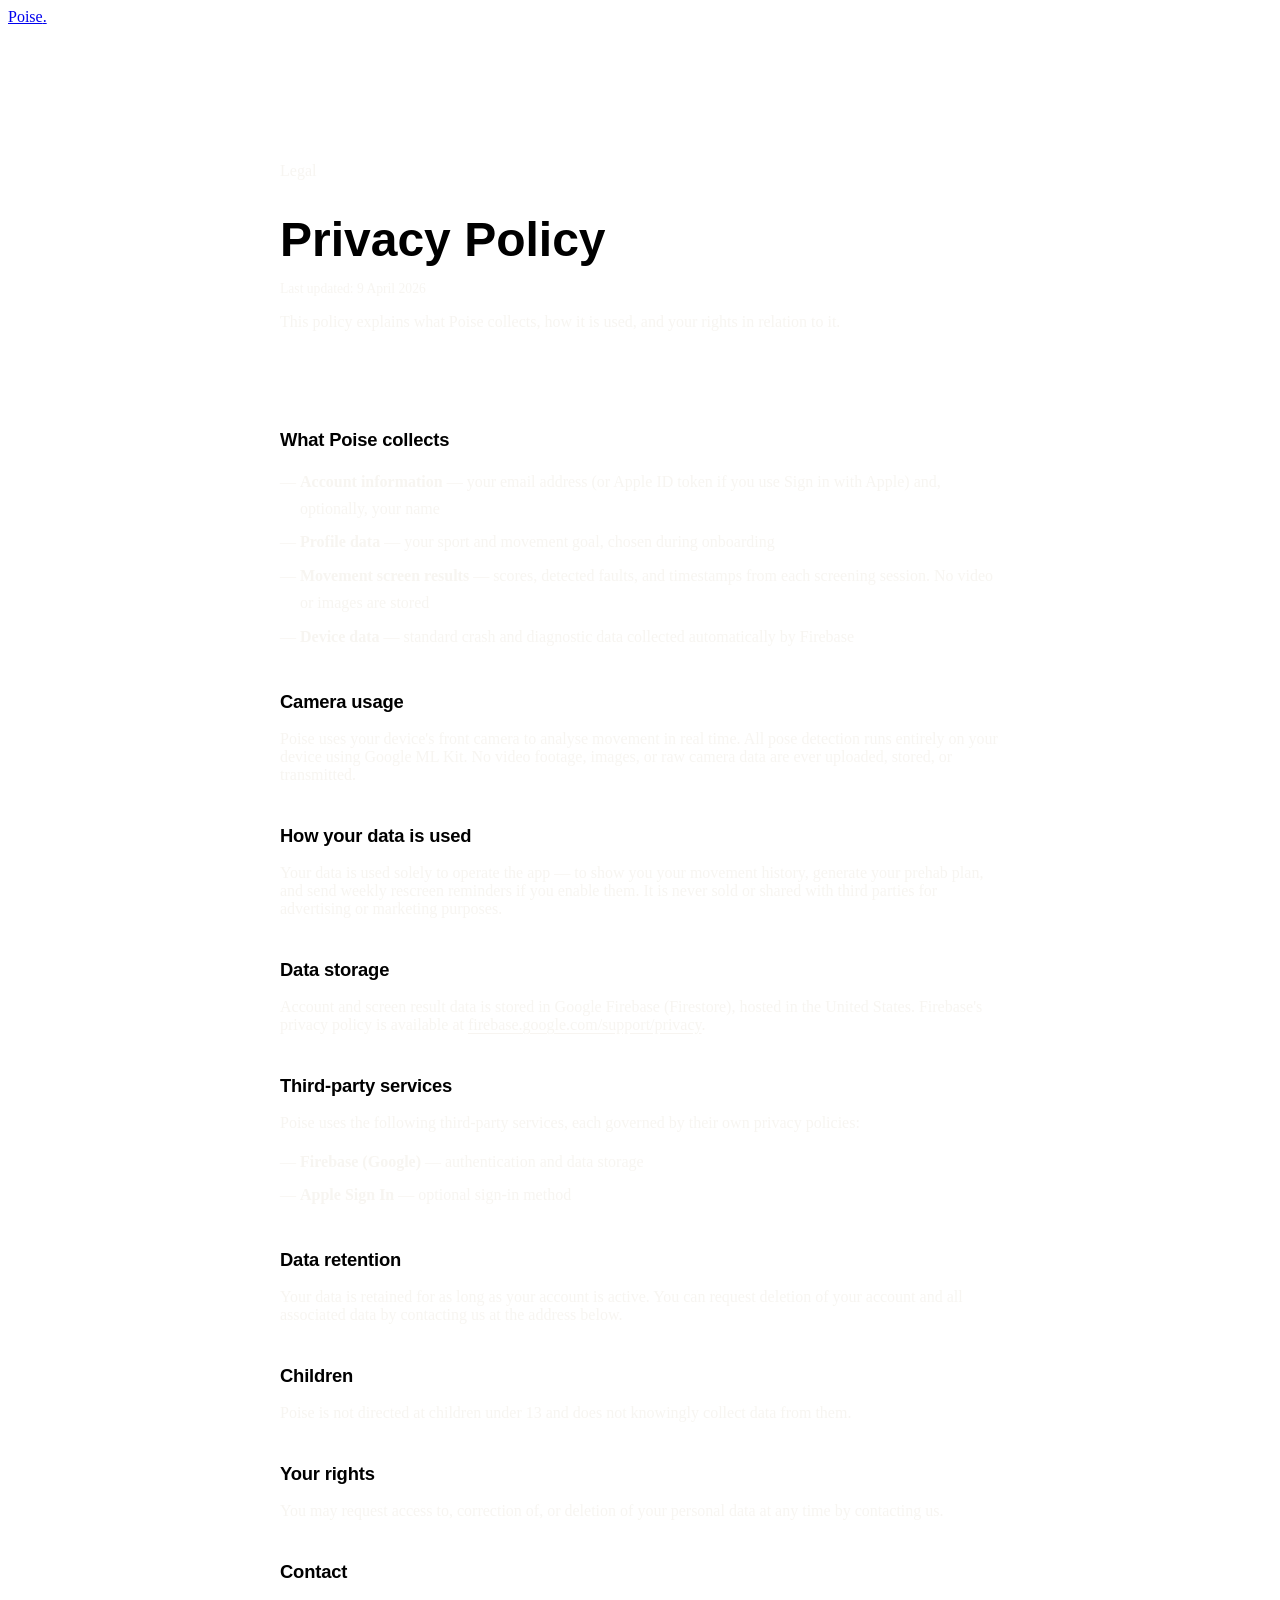
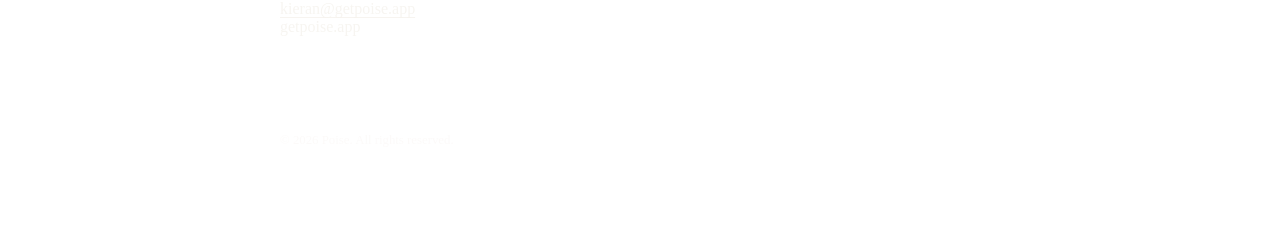
==== privacy/index.html @ 3ff9836e "feat: added privacy policy page" ====
<!DOCTYPE html>
<html lang="en">

<head>
    <meta charset="UTF-8">
    <meta name="viewport" content="width=device-width, initial-scale=1.0">
    <title>Privacy Policy — Poise</title>
    <link rel="stylesheet" href="styles/main.css" />
    <link rel="icon" type="image/png" href="images/Poise_logo.png">
    <style>
        .policy-page {
            max-width: 720px;
            margin: 0 auto;
            padding: 120px 24px 80px;
        }

        .policy-page h1 {
            font-family: 'Syne', sans-serif;
            font-size: clamp(2rem, 5vw, 3rem);
            margin-bottom: 0.5rem;
        }

        .policy-date {
            font-size: 0.85rem;
            color: rgba(245, 242, 237, 0.45);
            margin-bottom: 3rem;
        }

        .policy-page h2 {
            font-family: 'Syne', sans-serif;
            font-size: 1.15rem;
            font-weight: 600;
            color: var(--accent);
            margin-top: 2.5rem;
            margin-bottom: 0.75rem;
            letter-spacing: -0.01em;
            line-height: 1.3;
        }

        .policy-page p {
            color: rgba(245, 242, 237, 0.8);
            margin-bottom: 1rem;
        }

        .policy-page ul {
            list-style: none;
            padding: 0;
            margin-bottom: 1rem;
        }

        .policy-page ul li {
            color: rgba(245, 242, 237, 0.8);
            padding-left: 1.25rem;
            position: relative;
            margin-bottom: 0.4rem;
            line-height: 1.7;
        }

        .policy-page ul li::before {
            content: '—';
            position: absolute;
            left: 0;
            color: var(--accent);
        }

        .policy-page a {
            color: var(--accent);
            text-decoration: underline;
            text-underline-offset: 3px;
        }

        .policy-divider {
            height: 1px;
            background: var(--subtle);
            margin: 3rem 0;
        }
    </style>
</head>

<body>

    <!-- Nav -->
    <nav id="nav">
        <a href="index.html" class="nav-logo">Poise<span>.</span></a>
    </nav>

    <main class="policy-page">
        <p class="section-tag">Legal</p>
        <h1>Privacy Policy</h1>
        <p class="policy-date">Last updated: 9 April 2026</p>

        <p>
            This policy explains what Poise collects, how it is used, and your rights in relation to it.
        </p>

        <div class="policy-divider"></div>

        <h2>What Poise collects</h2>
        <ul>
            <li><strong>Account information</strong> — your email address (or Apple ID token if you use Sign in with
                Apple) and, optionally, your name</li>
            <li><strong>Profile data</strong> — your sport and movement goal, chosen during onboarding</li>
            <li><strong>Movement screen results</strong> — scores, detected faults, and timestamps from each screening
                session. No video or images are stored</li>
            <li><strong>Device data</strong> — standard crash and diagnostic data collected automatically by Firebase
            </li>
        </ul>

        <h2>Camera usage</h2>
        <p>
            Poise uses your device's front camera to analyse movement in real time. All pose detection runs entirely on
            your device using Google ML Kit. No video footage, images, or raw camera data are ever uploaded, stored, or
            transmitted.
        </p>

        <h2>How your data is used</h2>
        <p>
            Your data is used solely to operate the app — to show you your movement history, generate your prehab plan,
            and send weekly rescreen reminders if you enable them. It is never sold or shared with third parties for
            advertising or marketing purposes.
        </p>

        <h2>Data storage</h2>
        <p>
            Account and screen result data is stored in Google Firebase (Firestore), hosted in the United States.
            Firebase's privacy policy is available at <a href="https://firebase.google.com/support/privacy"
                target="_blank" rel="noopener">firebase.google.com/support/privacy</a>.
        </p>

        <h2>Third-party services</h2>
        <p>Poise uses the following third-party services, each governed by their own privacy policies:</p>
        <ul>
            <li><strong>Firebase (Google)</strong> — authentication and data storage</li>
            <li><strong>Apple Sign In</strong> — optional sign-in method</li>
        </ul>

        <h2>Data retention</h2>
        <p>
            Your data is retained for as long as your account is active. You can request deletion of your account and
            all associated data by contacting us at the address below.
        </p>

        <h2>Children</h2>
        <p>
            Poise is not directed at children under 13 and does not knowingly collect data from them.
        </p>

        <h2>Your rights</h2>
        <p>
            You may request access to, correction of, or deletion of your personal data at any time by contacting us.
        </p>

        <h2>Contact</h2>
        <p>
            <a href="mailto:[kieran@getpoise.app]">kieran@getpoise.app</a><br>
            getpoise.app
        </p>

        <div class="policy-divider"></div>

        <p style="font-size: 0.8rem; color: rgba(245,242,237,0.35);">
            &copy; 2026 Poise. All rights reserved.
        </p>
    </main>

</body>

</html>
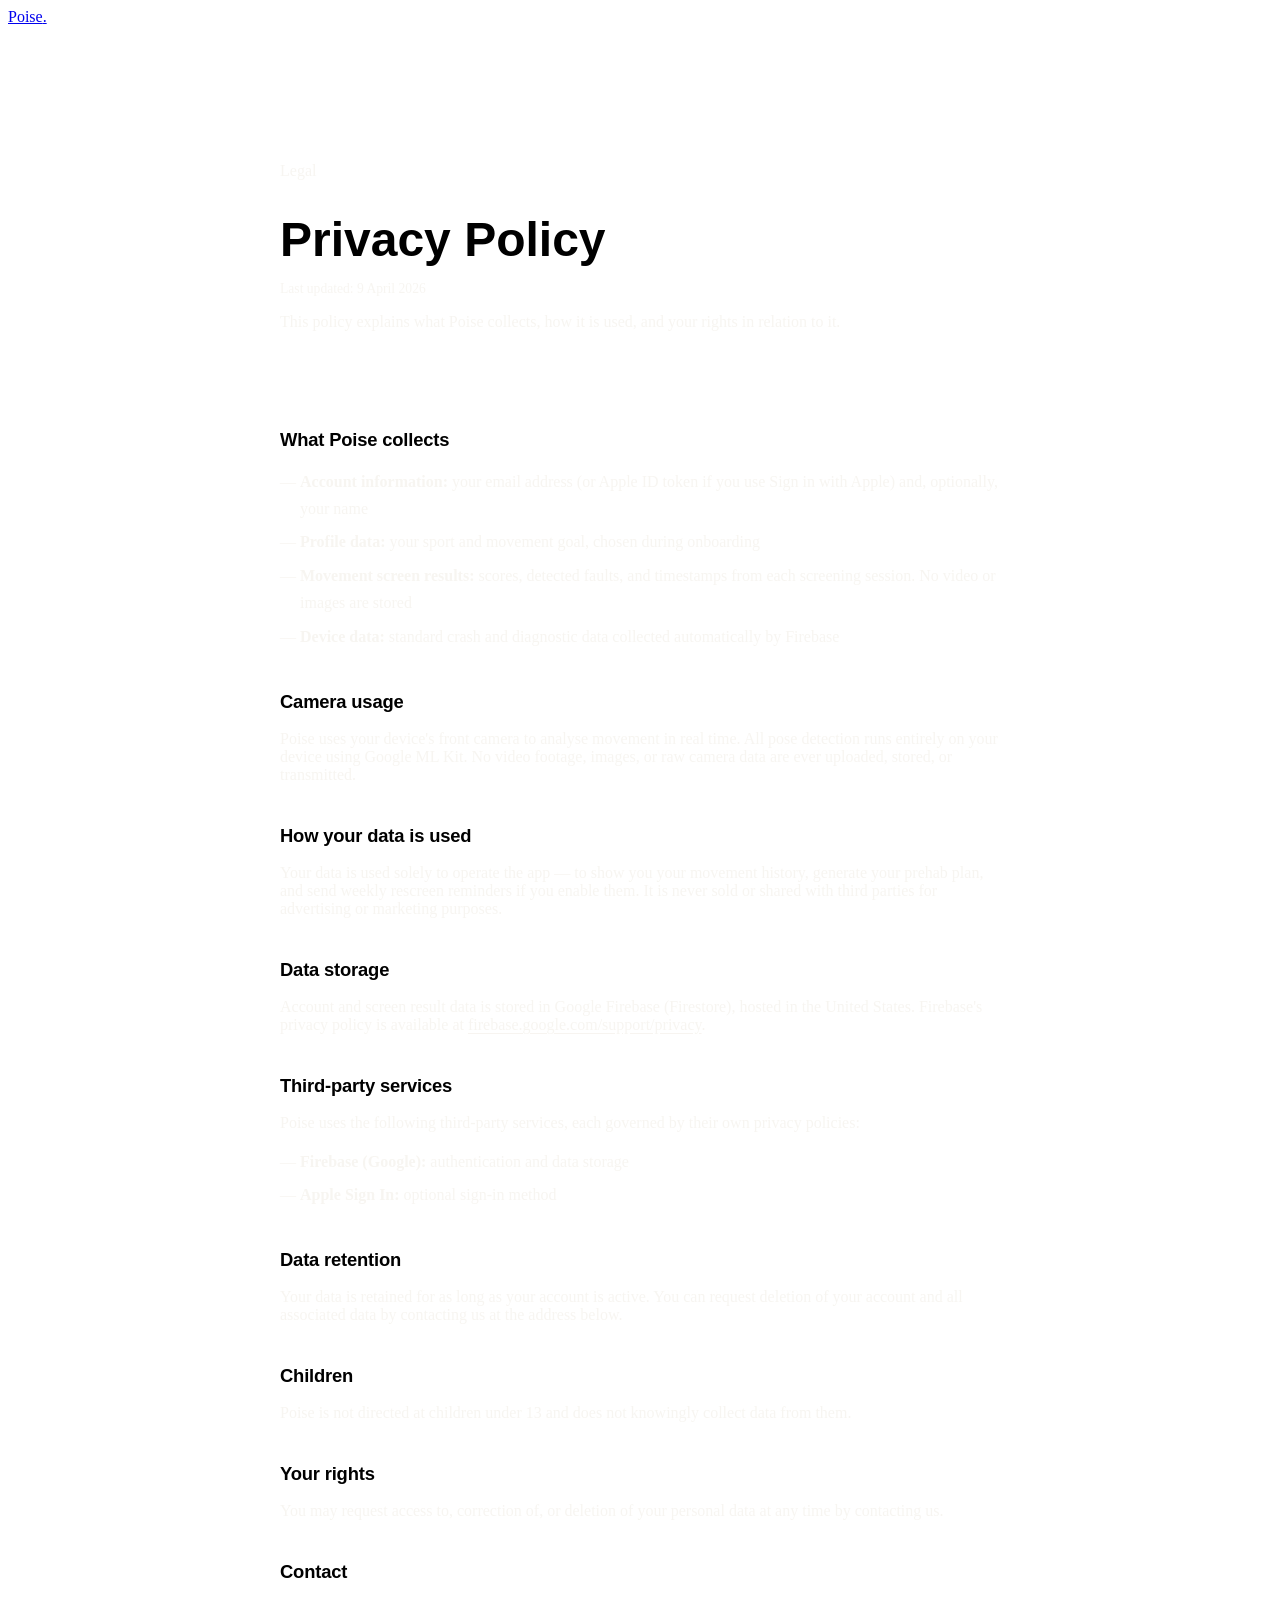
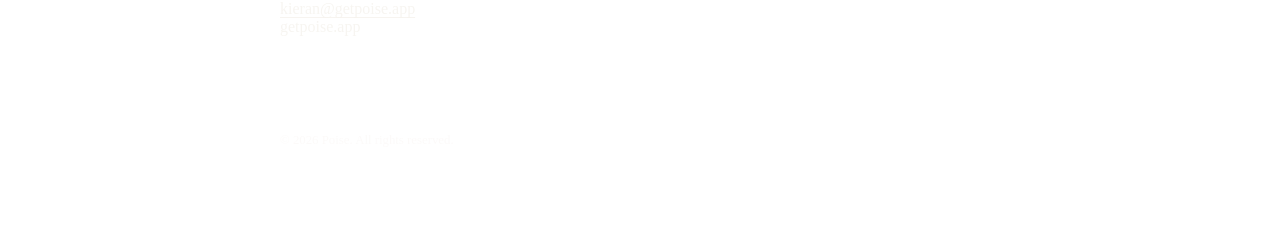
==== commit 9f20f955: "fix: clean   writing, restrict cursor,   add feedback section and   LinkedIn" ====
--- a/privacy/index.html
+++ b/privacy/index.html
@@ -6,7 +6,8 @@
     <meta name="viewport" content="width=device-width, initial-scale=1.0">
     <title>Privacy Policy — Poise</title>
     <link rel="stylesheet" href="styles/main.css" />
-    <link rel="icon" type="image/png" href="images/Poise_logo.png">
+    <link rel="icon" type="image/png" sizes="any" href="/images/Poise_logo.png">
+    <link rel="apple-touch-icon" href="/images/Poise_logo.png">
     <style>
         .policy-page {
             max-width: 720px;
@@ -97,12 +98,12 @@
 
         <h2>What Poise collects</h2>
         <ul>
-            <li><strong>Account information</strong> — your email address (or Apple ID token if you use Sign in with
+            <li><strong>Account information:</strong> your email address (or Apple ID token if you use Sign in with
                 Apple) and, optionally, your name</li>
-            <li><strong>Profile data</strong> — your sport and movement goal, chosen during onboarding</li>
-            <li><strong>Movement screen results</strong> — scores, detected faults, and timestamps from each screening
+            <li><strong>Profile data:</strong> your sport and movement goal, chosen during onboarding</li>
+            <li><strong>Movement screen results:</strong> scores, detected faults, and timestamps from each screening
                 session. No video or images are stored</li>
-            <li><strong>Device data</strong> — standard crash and diagnostic data collected automatically by Firebase
+            <li><strong>Device data:</strong> standard crash and diagnostic data collected automatically by Firebase
             </li>
         </ul>
 
@@ -130,8 +131,8 @@
         <h2>Third-party services</h2>
         <p>Poise uses the following third-party services, each governed by their own privacy policies:</p>
         <ul>
-            <li><strong>Firebase (Google)</strong> — authentication and data storage</li>
-            <li><strong>Apple Sign In</strong> — optional sign-in method</li>
+            <li><strong>Firebase (Google):</strong> authentication and data storage</li>
+            <li><strong>Apple Sign In:</strong> optional sign-in method</li>
         </ul>
 
         <h2>Data retention</h2>
@@ -152,7 +153,7 @@
 
         <h2>Contact</h2>
         <p>
-            <a href="mailto:[kieran@getpoise.app]">kieran@getpoise.app</a><br>
+            <a href="mailto:kieran@getpoise.app">kieran@getpoise.app</a><br>
             getpoise.app
         </p>
 
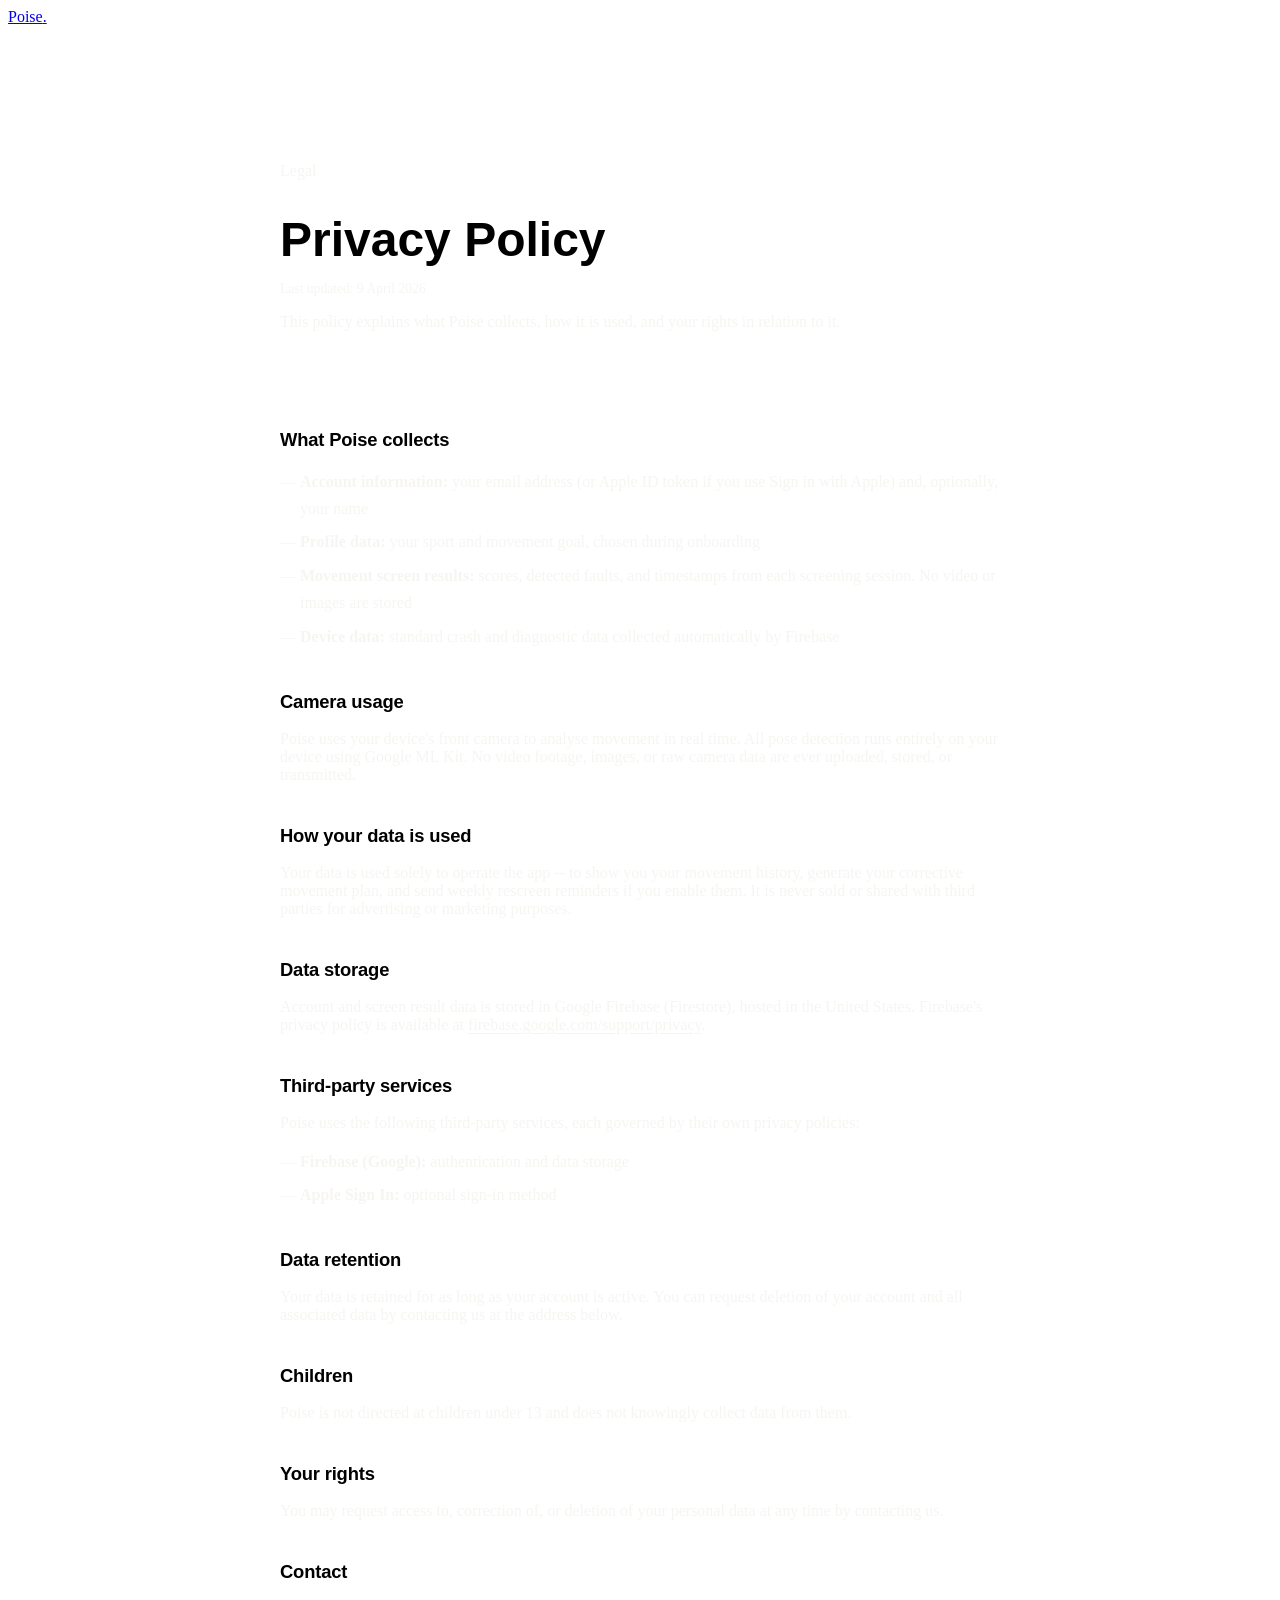
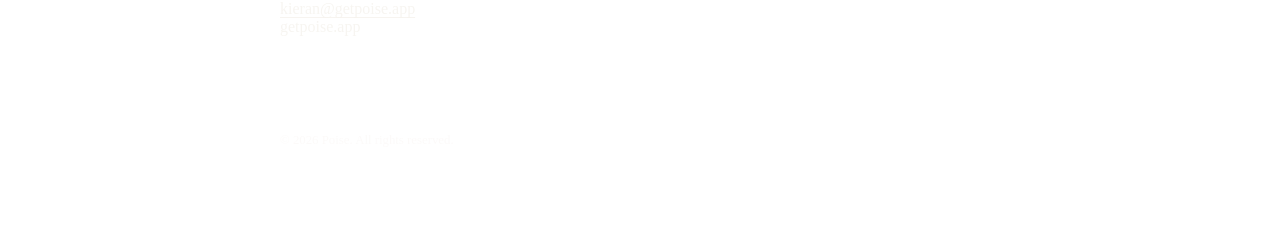
==== commit ec682bb1: "chore: legal fixes" ====
--- a/privacy/index.html
+++ b/privacy/index.html
@@ -6,8 +6,12 @@
     <meta name="viewport" content="width=device-width, initial-scale=1.0">
     <title>Privacy Policy — Poise</title>
     <link rel="stylesheet" href="styles/main.css" />
-    <link rel="icon" type="image/png" sizes="any" href="/images/Poise_logo.png">
-    <link rel="apple-touch-icon" href="/images/Poise_logo.png">
+    <link rel="icon" type="image/x-icon" href="/favicon.ico">
+    <link rel="icon" type="image/png" sizes="32x32" href="/favicon-32x32.png">
+    <link rel="icon" type="image/png" sizes="16x16" href="/favicon-16x16.png">
+    <link rel="apple-touch-icon" sizes="180x180" href="/apple-touch-icon.png">
+    <link rel="manifest" href="/site.webmanifest">
+    <meta name="theme-color" content="#080808">
     <style>
         .policy-page {
             max-width: 720px;
@@ -116,7 +120,7 @@
 
         <h2>How your data is used</h2>
         <p>
-            Your data is used solely to operate the app — to show you your movement history, generate your prehab plan,
+            Your data is used solely to operate the app -- to show you your movement history, generate your corrective movement plan,
             and send weekly rescreen reminders if you enable them. It is never sold or shared with third parties for
             advertising or marketing purposes.
         </p>
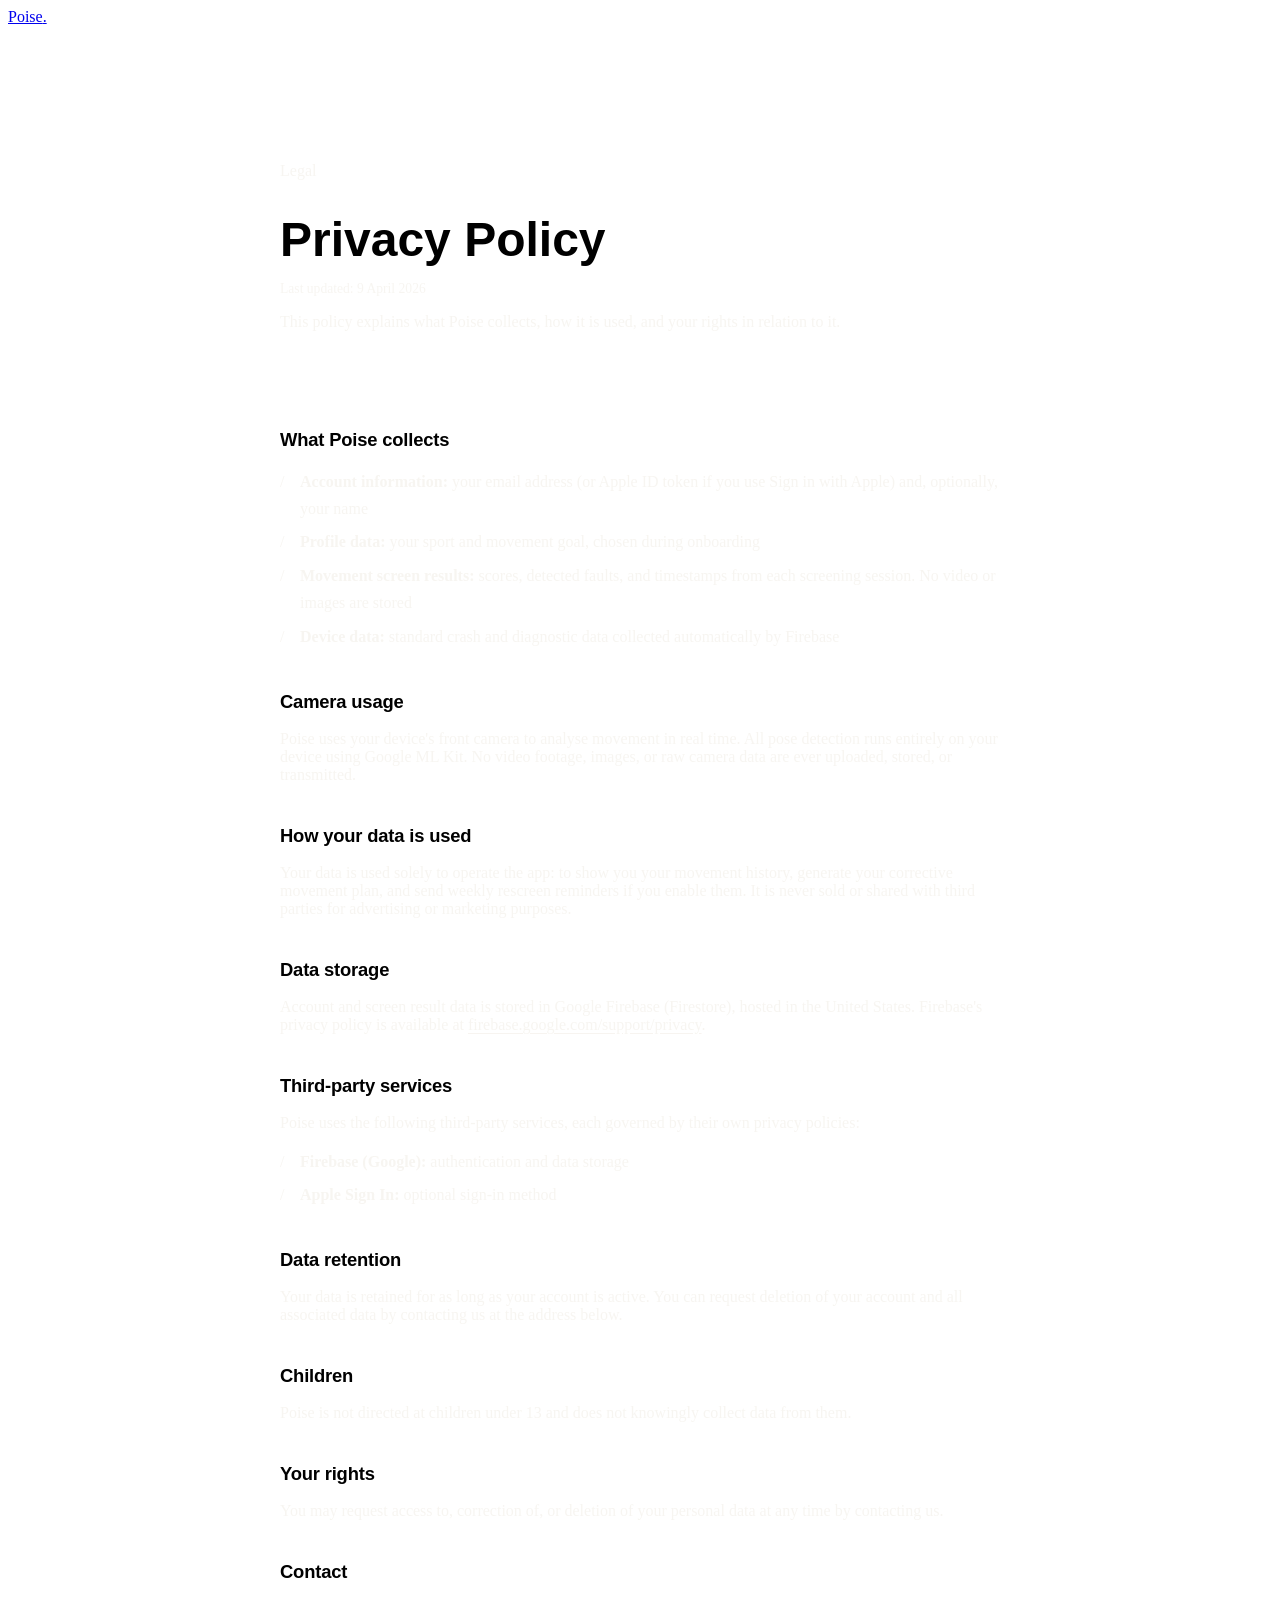
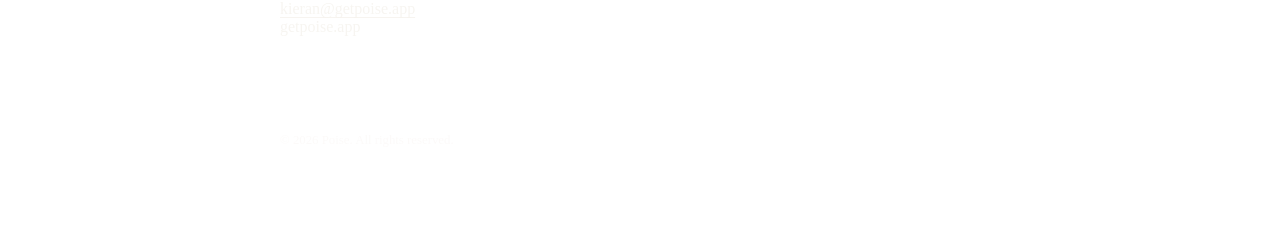
==== commit df0e40c6: "fix: added mobile media query override and base clamp minimum" ====
--- a/privacy/index.html
+++ b/privacy/index.html
@@ -4,7 +4,7 @@
 <head>
     <meta charset="UTF-8">
     <meta name="viewport" content="width=device-width, initial-scale=1.0">
-    <title>Privacy Policy — Poise</title>
+    <title>Privacy Policy | Poise</title>
     <link rel="stylesheet" href="styles/main.css" />
     <link rel="icon" type="image/x-icon" href="/favicon.ico">
     <link rel="icon" type="image/png" sizes="32x32" href="/favicon-32x32.png">
@@ -62,7 +62,7 @@
         }
 
         .policy-page ul li::before {
-            content: '—';
+            content: '/';
             position: absolute;
             left: 0;
             color: var(--accent);
@@ -120,7 +120,7 @@
 
         <h2>How your data is used</h2>
         <p>
-            Your data is used solely to operate the app -- to show you your movement history, generate your corrective movement plan,
+            Your data is used solely to operate the app: to show you your movement history, generate your corrective movement plan,
             and send weekly rescreen reminders if you enable them. It is never sold or shared with third parties for
             advertising or marketing purposes.
         </p>
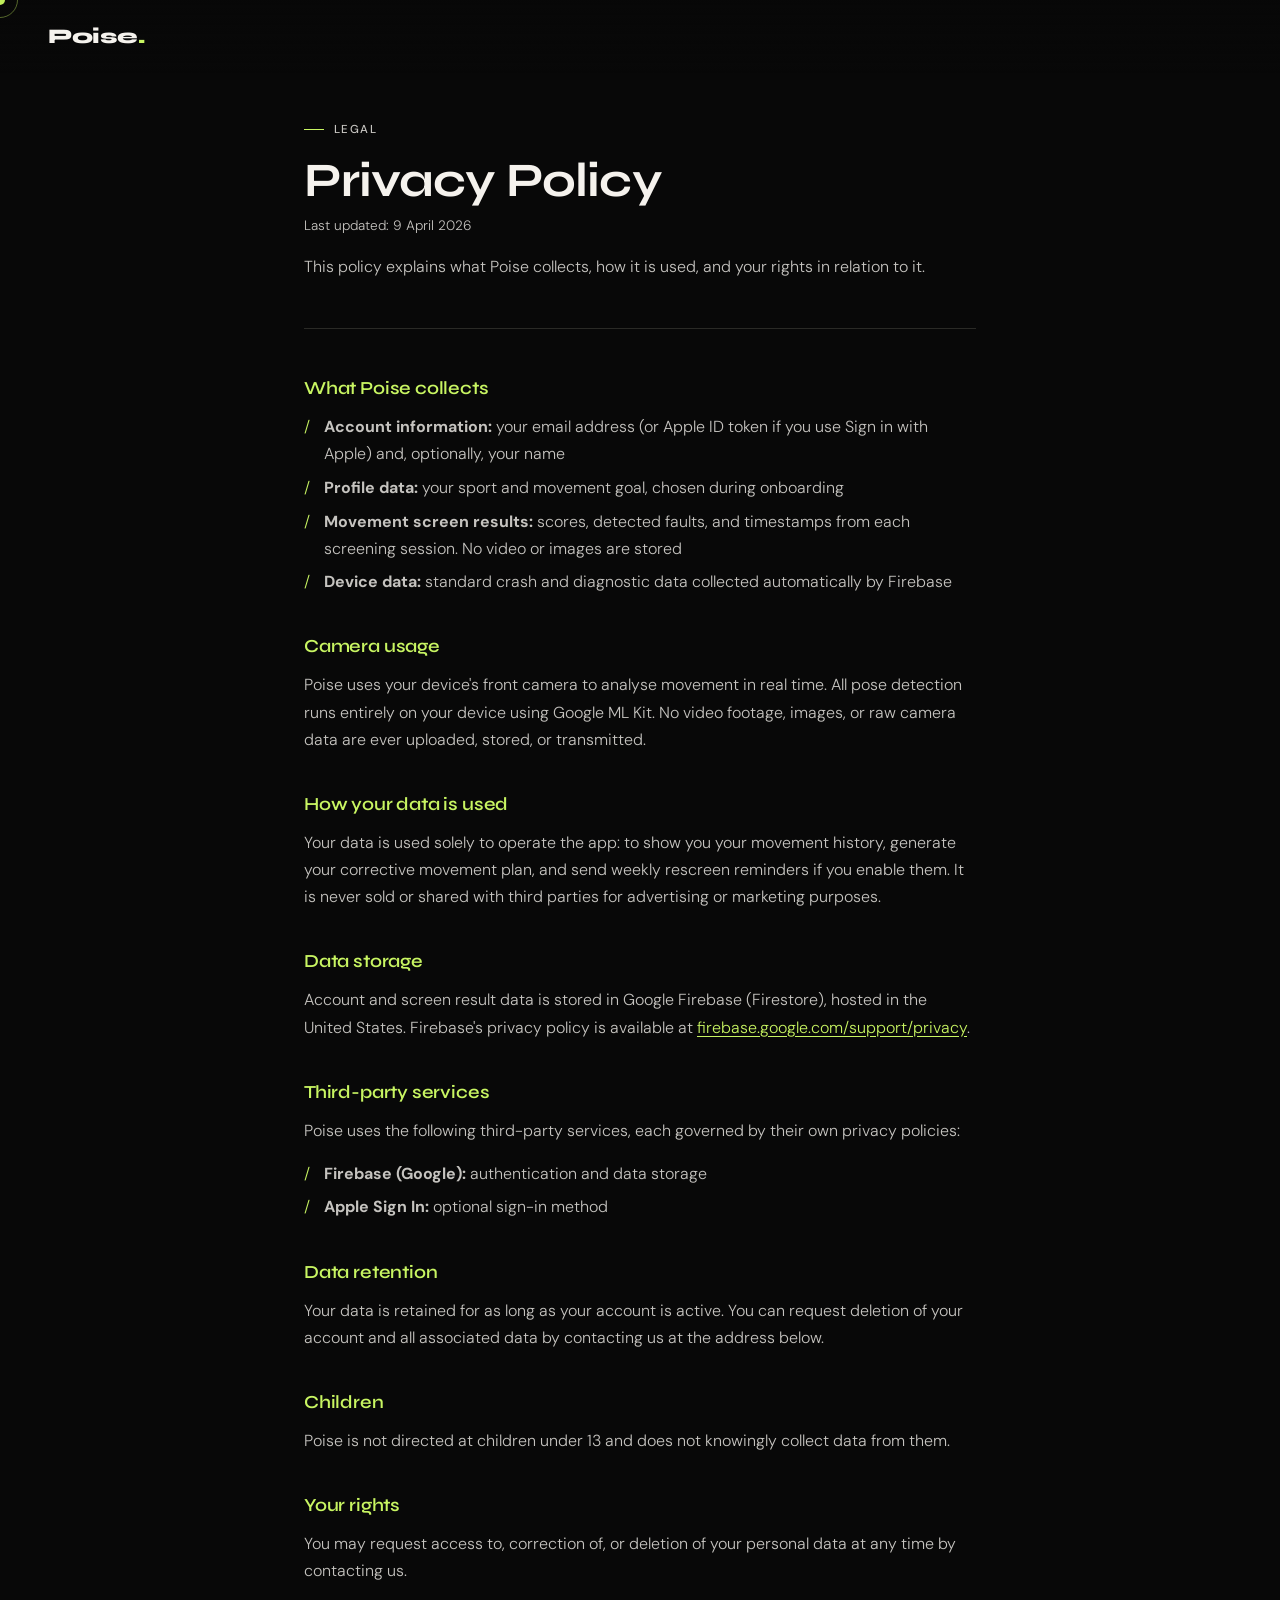
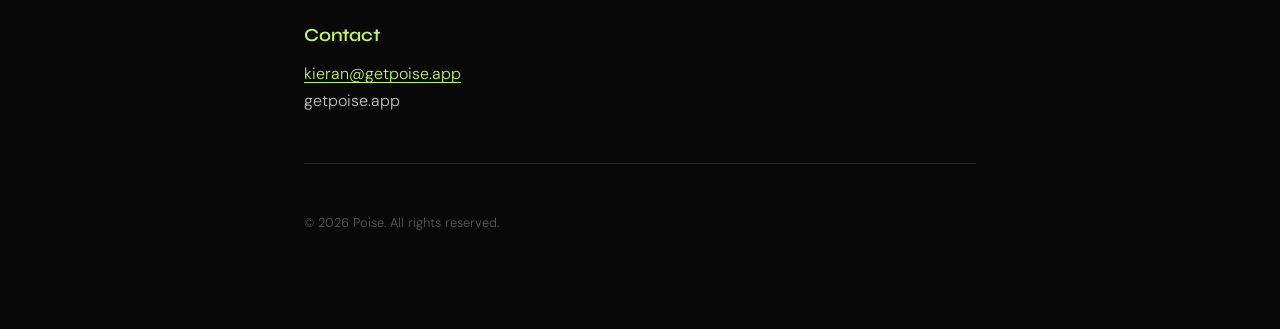
==== commit 4eecf02e: "fix: fixed cursor errors on pro and privacy pages" ====
--- a/privacy/index.html
+++ b/privacy/index.html
@@ -5,7 +5,7 @@
     <meta charset="UTF-8">
     <meta name="viewport" content="width=device-width, initial-scale=1.0">
     <title>Privacy Policy | Poise</title>
-    <link rel="stylesheet" href="styles/main.css" />
+    <link rel="stylesheet" href="../styles/main.css" />
     <link rel="icon" type="image/x-icon" href="/favicon.ico">
     <link rel="icon" type="image/png" sizes="32x32" href="/favicon-32x32.png">
     <link rel="icon" type="image/png" sizes="16x16" href="/favicon-16x16.png">
@@ -83,6 +83,9 @@
 </head>
 
 <body>
+
+    <div class="cursor" id="cursor"></div>
+    <div class="cursor-ring" id="cursor-ring"></div>
 
     <!-- Nav -->
     <nav id="nav">
@@ -168,6 +171,7 @@
         </p>
     </main>
 
+    <script src="../scripts/main.js"></script>
 </body>
 
 </html>
--- a/styles/main.css
+++ b/styles/main.css
@@ -0,0 +1,1124 @@
+/* Google Fonts */
+@import url('https://fonts.googleapis.com/css2?family=Syne:wght@400;500;600;700;800&family=DM+Sans:ital,wght@0,300;0,400;0,500;1,300&display=swap');
+
+/* Reset */
+*, *::before, *::after {
+    box-sizing: border-box;
+    margin: 0;
+    padding: 0;
+}
+
+/* Variables */
+:root {
+    --black: #080808;
+    --white: #f5f2ed;
+    --cream: #ede9e2;
+    --accent: #c8f562;
+    --accent-dark: #a8d442;
+    --mid: #5a5a52;
+    --subtle: #2a2a26;
+}
+
+/* Base */
+html {
+    scroll-behavior: smooth;
+}
+
+body {
+    background: var(--black);
+    color: var(--white);
+    font-family: 'DM Sans', sans-serif;
+    font-weight: 300;
+    overflow-x: hidden;
+}
+
+@media (hover: hover) and (pointer: fine) {
+    body { cursor: none; }
+}
+
+/* Typography scale */
+h1, h2, h3 {
+    font-family: 'Syne', sans-serif;
+    letter-spacing: -0.02em;
+    line-height: 1.05;
+}
+
+p{
+    line-height: 1.7;
+}
+
+a {
+    text-decoration: none;
+    color:inherit;
+}
+
+/* Utility */
+.accent { color: var(--accent); }
+.muted { color: rgba(245,242,237,0.5); }
+.section-tag {
+    font-size: 0.72rem;
+    font-weight: 500;
+    letter-spacing: 0.14em;
+    text-transform: uppercase;
+    color: var(--accent);
+    margin-bottom: 1.5rem;
+    display: flex;
+    align-items: center;
+    gap: 0.6rem;
+}
+.section-tag::before {
+    content: '';
+    display: inline-block;
+    width: 20px;
+    height: 1px;
+    background: var(--accent);
+}
+
+/* Navigation */
+nav {
+    position: fixed;
+    top: 0;
+    left: 0;
+    right: 0;
+    z-index: 100;
+    display: flex;
+    align-items: center;
+    justify-content: space-between;
+    padding: 1.5rem 3rem;
+    background: linear-gradient(to bottom, rgba(8,8,8,0.95), transparent);
+}
+
+.nav-logo {
+    font-family: 'Syne', sans-serif;
+    font-weight: 800;
+    font-size: 1.3rem;
+    letter-spacing: -0.02em;
+    color: var(--white);
+}
+
+.nav-logo span {
+    color: var(--accent);
+}
+
+.nav-cta {
+    font-size: 0.8rem;
+    font-weight: 500;
+    letter-spacing: 0.08em;
+    text-transform: uppercase;
+    color: var(--black);
+    background: var(--accent);
+    padding: 0.6rem 1.4rem;
+    border-radius: 100px;
+    transition: background 0.2s;
+}
+
+.nav-cta:hover {
+    background: var(--accent-dark);
+}
+
+/* Nav mobile */
+@media (max-width: 768px) {
+    nav {
+        padding: 1.2rem 1.5rem;
+    }
+}
+
+/* Hero */
+.hero {
+    min-height: 100vh;
+    display: flex;
+    flex-direction: column;
+    justify-content: center;
+    padding: 8rem 3rem 4rem;
+    position: relative;
+    overflow: hidden;
+}
+
+.hero-bg {
+    position: absolute;
+    inset: 0;
+    background:
+        radial-gradient(ellipse 60% 50% at 70% 40%, rgba(200,245,98,0.07) 0%, transparent 70%),
+        radial-gradient(ellipse 40% 60% at 20% 80%, rgba(200,245,98,0.04) 0%, transparent 60%);
+    pointer-events: none;
+}
+
+.hero-grid {
+    position: absolute;
+    inset: 0;
+    background-image:
+        linear-gradient(rgba(255,255,255,0.025) 1px, transparent 1px),
+        linear-gradient(90deg, rgba(255,255,255,0.025) 1px, transparent 1px);
+    background-size: 60px 60px;
+    pointer-events: none;
+    mask-image: radial-gradient(ellipse 80% 80% at 50% 50%, black, transparent);
+}
+
+.hero-tag {
+    font-size: 0.72rem;
+    font-weight: 500;
+    letter-spacing: 0.14em;
+    text-transform: uppercase;
+    color: var(--accent);
+    margin-bottom: 2rem;
+    opacity: 0;
+    animation: fadeUp 0.8s ease 0.2s forwards;
+    display: flex;
+    align-items: center;
+    gap: 0.6rem
+}
+
+.hero-tag::before {
+    content: '';
+    display: inline-block;
+    width: 24px;
+    height: 1px;
+    background: var(--accent);
+}
+
+.hero-headline {
+    font-family: 'Syne', sans-serif;
+    font-weight: 800;
+    font-size: clamp(2rem, 8vw, 7.5rem);
+    line-height: 0.95;
+    max-width: 900px;
+    opacity: 0;
+    animation: fadeUp 0.8s ease 0.4s forwards;
+}
+
+.hero-headline em {
+    font-style: normal;
+    color: transparent;
+    -webkit-text-stroke: 1px rgba(245,242,237,0.85);
+}
+
+.hero-headline .accent-word {
+    color: var(--accent);
+    display: block;
+}
+
+.hero-sub {
+    margin-top: 2.5rem;
+    font-size: clamp(1rem, 1.8vw, 1.15rem);
+    font-weight: 300;
+    color: rgba(245,242,237,0.6);
+    max-width: 480px;
+    line-height: 1.7;
+    opacity: 0;
+    animation: fadeUp 0.8s ease 0.6s forwards;
+}
+
+/* Hero actions (B2B CTA buttons) */
+.hero-actions {
+    margin-top: 3rem;
+    display: flex;
+    align-items: center;
+    gap: 1.2rem;
+    flex-wrap: wrap;
+    opacity: 0;
+    animation: fadeUp 0.8s ease 0.8s forwards;
+}
+
+.hero-btn-primary {
+    background: var(--accent);
+    color: var(--black);
+    font-family: 'DM Sans', sans-serif;
+    font-size: 0.95rem;
+    font-weight: 500;
+    padding: 1rem 2.2rem;
+    border-radius: 100px;
+    transition: background 0.2s, transform 0.15s;
+    white-space: nowrap;
+}
+
+.hero-btn-primary:hover {
+    background: var(--accent-dark);
+    transform: translateY(-1px);
+}
+
+.hero-btn-ghost {
+    font-size: 0.9rem;
+    color: rgba(245,242,237,0.6);
+    border-bottom: 1px solid rgba(245,242,237,0.25);
+    padding-bottom: 2px;
+    transition: color 0.2s, border-color 0.2s;
+    white-space: nowrap;
+}
+
+.hero-btn-ghost:hover {
+    color: var(--white);
+    border-color: rgba(245,242,237,0.6);
+}
+
+@media (max-width: 768px) {
+    .hero-actions {
+        flex-direction: column;
+        align-items: flex-start;
+    }
+}
+
+/*  Waitlist form (kept for reference, no longer used on main page) */
+.hero-form {
+    margin-top: 3rem;
+    display: flex;
+    gap: 0.75rem;
+    flex-wrap: wrap;
+    opacity: 0;
+    animation: fadeUp 0.8s ease 0.8s forwards;
+}
+
+.hero-form input {
+    flex: 1;
+    min-width: 240px;
+    background: rgba(245,242,237,0.06);
+    border: 1px solid rgba(245,242,237,0.12);
+    color: var(--white);
+    font-family: 'DM Sans', sans-serif;
+    font-size: 0.95rem;
+    padding: 1rem 1.4rem;
+    border-radius: 100px;
+    outline: none;
+    transition: border-color 0.2s, background 0.2s;
+}
+
+.hero-form input::placeholder {
+    color: rgba(245,242,237,0.3);
+}
+
+.hero-form input:focus {
+    border-color: rgba(200,245,98,0.5);
+    background:rgba(245,242,237,0.09);
+}
+
+.hero-form button {
+    background: var(--accent);
+    color: var(--black);
+    font-family: 'DM Sans', sans-serif;
+    font-size: 0.9rem;
+    font-weight: 500;
+    letter-spacing: 0.04em;
+    padding: 1rem 2rem;
+    border: none;
+    border-radius: 100px;
+    cursor: pointer;
+    transition: background 0.2s, transform 0.15s;
+    white-space: nowrap;
+}
+
+.hero-form button:hover {
+    background: var(--accent-dark);
+    transform: translateY(-1px);
+}
+
+.hero-form button:active {
+    transform: translateY(0);
+}
+
+.hero-note {
+    margin-top: 1rem;
+    font-size: 0.78rem;
+    color: rgba(245,242,237,0.3);
+}
+
+.success-msg {
+    display: none;
+    margin-top: 1rem;
+    font-size: 0.9rem;
+    color: var(--accent);
+    font-weight: 500;
+}
+
+/* Waitlist count */
+.waitlist-count {
+    display: flex;
+    align-items: center;
+    gap: 0.5rem;
+    font-size: 0.82rem;
+    color: rgba(245,242,237,0.4);
+    margin-top: 1.2rem;
+}
+
+.count-dots {
+    display: flex;
+    gap: 3px;
+}
+
+.count-dot {
+    width: 22px;
+    height: 22px;
+    border-radius: 50%;
+    background: var(--subtle);
+    border: 2px solid var(--black);
+    margin-left: -6px;
+    display: flex;
+    align-items: center;
+    justify-content: center;
+    font-size: 0.55rem;
+}
+
+.count-dot:first-child {
+    margin-left: 0;
+}
+
+/* Hero mobile */
+@media (max-width: 768px) {
+    .hero {
+        padding-left:   1.5rem;
+        padding-right:  1.5rem;
+        padding-bottom: 4rem;
+        min-height: auto;
+    }
+
+    .hero-headline {
+        font-size: clamp(1.8rem, 7.5vw, 2.8rem);
+        line-height: 1.05;
+    }
+
+    .hero-form {
+        flex-direction: column;
+        align-items: stretch;
+    }
+
+    .hero-form input,
+    .hero-form select,
+    .hero-form button {
+        width: 100%;
+        min-width: unset;
+        flex: none;
+    }
+
+    .hero-form select#hero-frequency {
+        min-width: unset;
+    }
+}
+
+/* Keyframes */
+@keyframes fadeUp {
+    from { opacity: 0; transform: translateY(24px); }
+    to   { opacity: 1; transform: translateY(0); }
+}
+
+/* Stats */
+.stats {
+    padding: 2rem 3rem;
+    border-top: 1px solid rgba(245, 242, 237, 0.07);
+    border-bottom: 1px solid rgba(245, 242, 237, 0.07);
+    display: flex;
+    gap: 3rem;
+    flex-wrap: wrap;
+}
+
+.stat-item {
+    display: flex;
+    flex-direction: column;
+    gap: 0.25rem;
+}
+
+.stat-num {
+    font-family: 'Syne', sans-serif;
+    font-size: 1.8rem;
+    font-weight: 800;
+    color: var(--white);
+    letter-spacing: -0.02em;
+}
+
+.stat-num span {
+    color: var(--accent);
+}
+
+.stat-label {
+    font-size: 0.78rem;
+    color: rgba(245, 242, 237, 0.4);
+    letter-spacing: 0.06em;
+    text-transform: uppercase;
+}
+
+/* Stats mobile */
+@media (max-width: 768px) {
+    .stats {
+        padding: 2rem 1.5rem;
+        gap: 2rem;
+    }
+}
+
+/* Problem */
+.problem {
+    padding: 6rem 3rem;
+    background: var(--subtle);
+    display: grid;
+    grid-template-columns: 1fr 1fr;
+    gap: 5rem;
+    align-items: center;
+}
+
+.problem-headline {
+    font-family: 'Syne', sans-serif;
+    font-size: clamp(2rem, 4vw, 3rem);
+    font-weight: 700;
+    line-height: 1.1;
+}
+
+.problem-body {
+    font-size: 1rem;
+    line-height: 1.8;
+    color: rgba(245,242,237,0.6);
+    margin-top: 1.5rem;
+}
+
+.problem-cards {
+    display: flex;
+    flex-direction: column;
+    gap: 1rem;
+}
+
+.problem-card {
+    background: rgba(245,242,237,0.04);
+    border: 1px solid rgba(245,242,237,0.07);
+    border-radius: 16px;
+    padding: 1.4rem 1.6rem;
+    display: flex;
+    gap: 1rem;
+    align-items: flex-start;
+    transition: border-color 0.2s, background 0.2s;
+}
+
+.problem-card:hover {
+    border-color: rgba(200,245,98,0.2);
+    background: rgba(200,245,98,0.03);
+}
+
+.card-icon {
+    font-size: 1.4rem;
+    flex-shrink: 0;
+    margin-top: 0.1rem;
+}
+
+.card-title {
+    font-family: 'Syne', sans-serif;
+    font-weight: 600;
+    font-size: 0.95rem;
+    margin-bottom: 0.3rem;
+}
+
+.card-desc {
+    font-size: 0.85rem;
+    color: rgba(245,242,237,0.5);
+    line-height: 1.6;
+}
+
+/* Problem mobile */
+@media (max-width: 768px) {
+    .problem {
+        grid-template-columns: 1fr;
+        gap: 3rem;
+        padding-left: 1.5rem;
+        padding-right: 1.5rem;
+    }
+}
+
+/* How it works */
+.how-section {
+    padding: 6rem 3rem;
+}
+
+.how {
+    max-width: 1000px;
+    margin: 0 auto;
+}
+
+.how-headline {
+    font-family: 'Syne', sans-serif;
+    font-size: clamp(2rem, 4vw, 3rem);
+    font-weight: 700;
+    margin-bottom: 4rem;
+    max-width: 520px;
+}
+
+.steps {
+    display: grid;
+    grid-template-columns: repeat(3, 1fr);
+    gap: 1px;
+    background: rgba(245,242,237,0.07);
+    border-radius: 20px;
+    overflow: hidden;
+}
+
+.step {
+    background: var(--black);
+    padding: 2.5rem 2rem;
+    transition: background 0.2s
+}
+
+.step:hover {
+    background: var(--subtle);
+}
+
+.step-num {
+    font-family: 'Syne', sans-serif;
+    font-size: 3.5rem;
+    font-weight: 800;
+    color: rgba(200,245,98,0.12);
+    line-height: 1;
+    margin-bottom: 1.5rem;
+    letter-spacing: -0.04em;
+}
+
+.step-title {
+    font-family: 'Syne', sans-serif;
+    font-weight: 600;
+    font-size: 1.1rem;
+    margin-bottom: 0.75rem;
+}
+
+.step-desc {
+    font-size: 0.875rem;
+    color: rgba(245,242,237,0.5);
+    line-height: 1.7;
+}
+
+/* How it works mobile */
+@media (max-width: 768px) {
+    .how-section {
+        padding-left: 1.5rem;
+        padding-right: 1.5rem;
+    }
+
+    .steps {
+        grid-template-columns: 1fr;
+    }
+}
+
+/* Who it's for */
+.who {
+    padding: 6rem 3rem;
+    background: var(--subtle);
+}
+
+.who-inner {
+    max-width: 1000px;
+    margin: 0 auto;
+}
+
+.who-headline {
+    font-family: 'Syne', sans-serif;
+    font-size: clamp(2rem, 4vw, 3rem);
+    font-weight: 700;
+    margin-bottom: 3rem;
+}
+
+.who-grid {
+    display: grid;
+    grid-template-columns: repeat(2, 1fr);
+    gap: 1rem;
+}
+
+.who-card {
+    border: 1px solid rgba(245,242,237,0.08);
+    border-radius: 16px;
+    padding: 1.6rem;
+    display: flex;
+    align-items: center;
+    gap: 1rem;
+    transition: border-color 0.2s;
+}
+
+.who-card:hover {
+    border-color: rgba(200,245,98,0.3);
+}
+
+.who-emoji {
+    font-size: 1.8rem;
+}
+
+.who-text {
+    font-size: 0.95rem;
+    font-weight: 400;
+    color: rgba(245, 242, 237, 0.75);
+}
+
+.who-text strong {
+    display: block;
+    color: var(--white);
+    font-family: 'Syne', sans-serif;
+    font-weight: 600;
+    margin-bottom: 0.2rem;
+}
+
+/* Who mobile */
+@media (max-width: 600px) {
+    .who {
+        padding-left: 1.5rem;
+        padding-right: 1.5rem;
+    }
+
+    .who-grid {
+        grid-template-columns: 1fr;
+    }
+}
+
+/* Bottom CTA */
+.cta-bottom {
+    text-align: center;
+    padding: 8rem 3rem;
+    position: relative;
+    overflow: hidden;
+}
+
+.cta-bottom-bg {
+    position: absolute;
+    inset: 0;
+    background: radial-gradient(ellipse 50% 60% at 50% 50%, rgba(200, 245, 98, 0.08) 0%, transparent 70%);
+    pointer-events: none;
+}
+
+.cta-bottom-headline {
+    font-family: 'Syne', sans-serif;
+    font-size: clamp(2.5rem, 6vw, 5rem);
+    font-weight: 800;
+    letter-spacing: -0.03em;
+    line-height: 1;
+    margin-bottom: 1.5rem;
+    position: relative;
+}
+
+.cta-bottom-sub {
+    font-size: 1rem;
+    color: rgba(245, 242, 237, 0.5);
+    max-width: 400px;
+    margin: 0 auto 2.5rem;
+    line-height: 1.7;
+    position: relative;
+}
+
+.cta-bottom-form {
+    display: flex;
+    gap: 0.75rem;
+    justify-content: center;
+    flex-wrap: wrap;
+    position: relative;
+}
+
+.cta-bottom-form input {
+    min-width: 260px;
+    background: rgba(245, 242, 237, 0.06);
+    border: 1px solid rgba(245, 242, 237, 0.12);
+    color: var(--white);
+    font-family: 'DM Sans', sans-serif;
+    font-size: 0.95rem;
+    padding: 1rem 1.4rem;
+    border-radius: 100px;
+    outline: none;
+    transition: border-color 0.2s;
+}
+
+.cta-bottom-form input::placeholder {
+    color: rgba(245, 242, 237, 0.3);
+}
+
+.cta-bottom-form input:focus {
+    border-color: rgba(200, 245, 98, 0.5);
+}
+
+.cta-bottom-form button{
+    background: var(--accent);
+    color: var(--black);
+    font-family: 'DM Sans', sans-serif;
+    font-size: 0.9rem;
+    font-weight: 500;
+    padding: 1rem 2rem;
+    border: none;
+    border-radius: 100px;
+    cursor: pointer;
+    transition: background 0.2s, transform 0.15s;
+}
+
+.cta-bottom-form button:hover {
+    background: var(--accent-dark);
+    transform: translateY(-1px);
+}
+
+/* Nav LinkedIn */
+.nav-right {
+    display: flex;
+    align-items: center;
+    gap: 1rem;
+}
+
+.nav-linkedin {
+    display: flex;
+    align-items: center;
+    justify-content: center;
+    color: rgba(245, 242, 237, 0.5);
+    transition: color 0.2s;
+}
+
+.nav-linkedin:hover {
+    color: var(--accent);
+}
+
+/* Feedback */
+.feedback {
+    text-align: center;
+    padding: 6rem 3rem;
+    background: var(--subtle);
+}
+
+.feedback-headline {
+    font-family: 'Syne', sans-serif;
+    font-size: clamp(2rem, 4vw, 3rem);
+    font-weight: 700;
+    margin-bottom: 1rem;
+}
+
+.feedback-sub {
+    font-size: 1rem;
+    color: rgba(245, 242, 237, 0.5);
+    max-width: 420px;
+    margin: 0 auto 2.5rem;
+    line-height: 1.7;
+}
+
+.feedback-btn {
+    display: inline-block;
+    background: transparent;
+    color: var(--accent);
+    border: 1px solid var(--accent);
+    font-family: 'DM Sans', sans-serif;
+    font-size: 0.9rem;
+    font-weight: 500;
+    padding: 0.9rem 2rem;
+    border-radius: 100px;
+    transition: background 0.2s, color 0.2s;
+}
+
+.feedback-btn:hover {
+    background: var(--accent);
+    color: var(--black);
+}
+
+@media (max-width: 768px) {
+    .feedback {
+        padding-left: 1.5rem;
+        padding-right: 1.5rem;
+    }
+}
+
+/* Footer */
+footer {
+    border-top: 1px solid rgba(245, 242, 237, 0.07);
+    padding: 2rem 3rem;
+    display: flex;
+    justify-content: space-between;
+    align-items: center;
+    flex-wrap: wrap;
+    gap: 1rem;
+}
+
+.footer-logo {
+    font-family: 'Syne', sans-serif;
+    font-weight: 800;
+    font-size: 1.1rem;
+    color: var(--white);
+}
+
+.footer-logo span {
+    color: var(--accent);
+}
+
+.footer-links {
+    display: flex;
+    align-items: center;
+    gap: 1.5rem;
+}
+
+.footer-linkedin {
+    display: flex;
+    align-items: center;
+    gap: 0.4rem;
+    font-size: 0.78rem;
+    color: rgba(245, 242, 237, 0.4);
+    transition: color 0.2s;
+}
+
+.footer-linkedin:hover {
+    color: var(--accent);
+}
+
+.footer-privacy {
+    font-size: 0.78rem;
+    color: rgba(245, 242, 237, 0.25);
+    transition: color 0.2s;
+}
+
+.footer-privacy:hover {
+    color: rgba(245, 242, 237, 0.6);
+}
+
+.footer-copy {
+    font-size: 0.78rem;
+    color: rgba(245, 242, 237, 0.25);
+}
+
+.footer-disclaimer {
+    font-size: 0.72rem;
+    color: rgba(245, 242, 237, 0.2);
+    max-width: 680px;
+    text-align: center;
+    line-height: 1.6;
+    margin-top: 0.75rem;
+}
+
+/* CTA bottom mobile */
+@media (max-width: 768px) {
+    .cta-bottom {
+        padding-left: 1.5rem;
+        padding-right: 1.5rem;
+    }
+
+    .cta-bottom-form {
+        flex-direction: column;
+        align-items: stretch;
+        max-width:400px;
+        margin-left: auto;
+        margin-right: auto;
+    }
+
+    .cta-bottom-form input,
+    .cta-bottom-form button {
+        width: 100%;
+        min-width: unset;
+    }
+
+    footer {
+        padding: 2rem 1.5rem;
+        flex-direction: column;
+        align-items: flex-start;
+        gap: 0.75rem;
+    }
+}
+
+/* Benefits for both sides */
+.benefits {
+    padding: 6rem 3rem;
+}
+
+.benefits-inner {
+    max-width: 1000px;
+    margin: 0 auto;
+}
+
+.benefits-headline {
+    font-family: 'Syne', sans-serif;
+    font-size: clamp(2rem, 4vw, 3rem);
+    font-weight: 700;
+    margin-bottom: 3rem;
+    max-width: 560px;
+}
+
+.benefits-split {
+    display: grid;
+    grid-template-columns: 1fr 1fr;
+    gap: 1.5rem;
+}
+
+.benefits-side {
+    border: 1px solid rgba(245,242,237,0.08);
+    border-radius: 20px;
+    padding: 2.5rem 2rem;
+}
+
+.benefits-side-title {
+    font-family: 'Syne', sans-serif;
+    font-weight: 600;
+    font-size: 0.78rem;
+    letter-spacing: 0.12em;
+    text-transform: uppercase;
+    color: var(--accent);
+    margin-bottom: 1.8rem;
+}
+
+.benefit-item {
+    display: flex;
+    gap: 1rem;
+    align-items: flex-start;
+    padding: 1rem 0;
+    border-bottom: 1px solid rgba(245,242,237,0.06);
+}
+
+.benefit-item:last-child {
+    border-bottom: none;
+    padding-bottom: 0;
+}
+
+.benefit-icon {
+    width: 32px;
+    height: 32px;
+    border-radius: 8px;
+    background: rgba(200,245,98,0.08);
+    display: flex;
+    align-items: center;
+    justify-content: center;
+    color: var(--accent);
+    flex-shrink: 0;
+    margin-top: 0.1rem;
+}
+
+.benefit-text strong {
+    display: block;
+    font-family: 'Syne', sans-serif;
+    font-weight: 600;
+    font-size: 0.92rem;
+    color: var(--white);
+    margin-bottom: 0.25rem;
+}
+
+.benefit-text p {
+    font-size: 0.82rem;
+    color: rgba(245,242,237,0.5);
+    line-height: 1.65;
+    margin: 0;
+}
+
+@media (max-width: 768px) {
+    .benefits {
+        padding-left: 1.5rem;
+        padding-right: 1.5rem;
+    }
+
+    .benefits-split {
+        grid-template-columns: 1fr;
+    }
+}
+
+/* Bottom CTA button (replacing form) */
+.cta-bottom-btn {
+    display: inline-block;
+    background: var(--accent);
+    color: var(--black);
+    font-family: 'DM Sans', sans-serif;
+    font-size: 0.95rem;
+    font-weight: 500;
+    padding: 1rem 2.4rem;
+    border-radius: 100px;
+    transition: background 0.2s, transform 0.15s;
+    position: relative;
+}
+
+.cta-bottom-btn:hover {
+    background: var(--accent-dark);
+    transform: translateY(-1px);
+}
+
+/* Disclaimer section */
+.disclaimer {
+    padding: 6rem 3rem;
+    background: var(--subtle);
+}
+
+.disclaimer-inner {
+    max-width: 1000px;
+    margin: 0 auto;
+}
+
+.disclaimer-headline {
+    font-family: 'Syne', sans-serif;
+    font-size: clamp(1.6rem, 3vw, 2.2rem);
+    font-weight: 700;
+    margin-bottom: 2rem;
+    max-width: 480px;
+}
+
+.disclaimer-split {
+    display: grid;
+    grid-template-columns: 1fr 1fr;
+    gap: 1rem;
+}
+
+.disclaimer-box {
+    border: 1px solid rgba(200,245,98,0.15);
+    border-radius: 14px;
+    padding: 2rem;
+    background: rgba(200,245,98,0.02);
+}
+
+.disclaimer-box-label {
+    font-family: 'Syne', sans-serif;
+    font-weight: 600;
+    font-size: 0.78rem;
+    letter-spacing: 0.1em;
+    text-transform: uppercase;
+    color: var(--accent);
+    margin-bottom: 0.9rem;
+}
+
+.disclaimer-box p:not(.disclaimer-box-label) {
+    font-size: 0.82rem;
+    color: rgba(245,242,237,0.45);
+    line-height: 1.75;
+    margin: 0;
+}
+
+@media (max-width: 768px) {
+    .disclaimer {
+        padding-left: 1.5rem;
+        padding-right: 1.5rem;
+    }
+
+    .disclaimer-split {
+        grid-template-columns: 1fr;
+    }
+}
+
+/* Form select */
+.hero-form select {
+    flex: 1;
+    min-width: 180px;
+    background: rgba(245,242,237,0.06);
+    border: 1px solid rgba(245,242,237,0.12);
+    color: var(--white);
+    font-family: 'DM Sans', sans-serif;
+    font-size: 0.95rem;
+    padding: 1rem 1.4rem;
+    border-radius: 100px;
+    outline: none;
+    cursor: pointer;
+    appearance: none;
+    transition: border-color 0.2s, background 0.2s;
+}
+
+.hero-form select:focus {
+    border-color: rgba(200, 245, 98, 0.5);
+    background: rgba(245,242,237,0.09);
+}
+
+.hero-form select option{
+    background:#1a1a16;
+    color: var(--white);
+}
+
+/* Frequency select */
+.hero-form select#hero-frequency {
+    flex: 1;
+    min-width: 220px;
+}
+
+/* GDPR consent */
+.gdpr-label {
+    display: flex;
+    align-items: flex-start;
+    gap: 0.6rem;
+    font-size: 0.78rem;
+    color: rgba(245, 242, 247, 0.4);
+    max-width: 480px;
+    cursor: pointer;
+    line-height: 1.5;
+}
+
+.gdpr-label input[type="checkbox"] {
+    width: 14px;
+    height: 14px;
+    min-width: 14px;
+    margin-top: 0.15rem;
+    accent-color: var(--accent);
+    cursor: pointer;
+}
